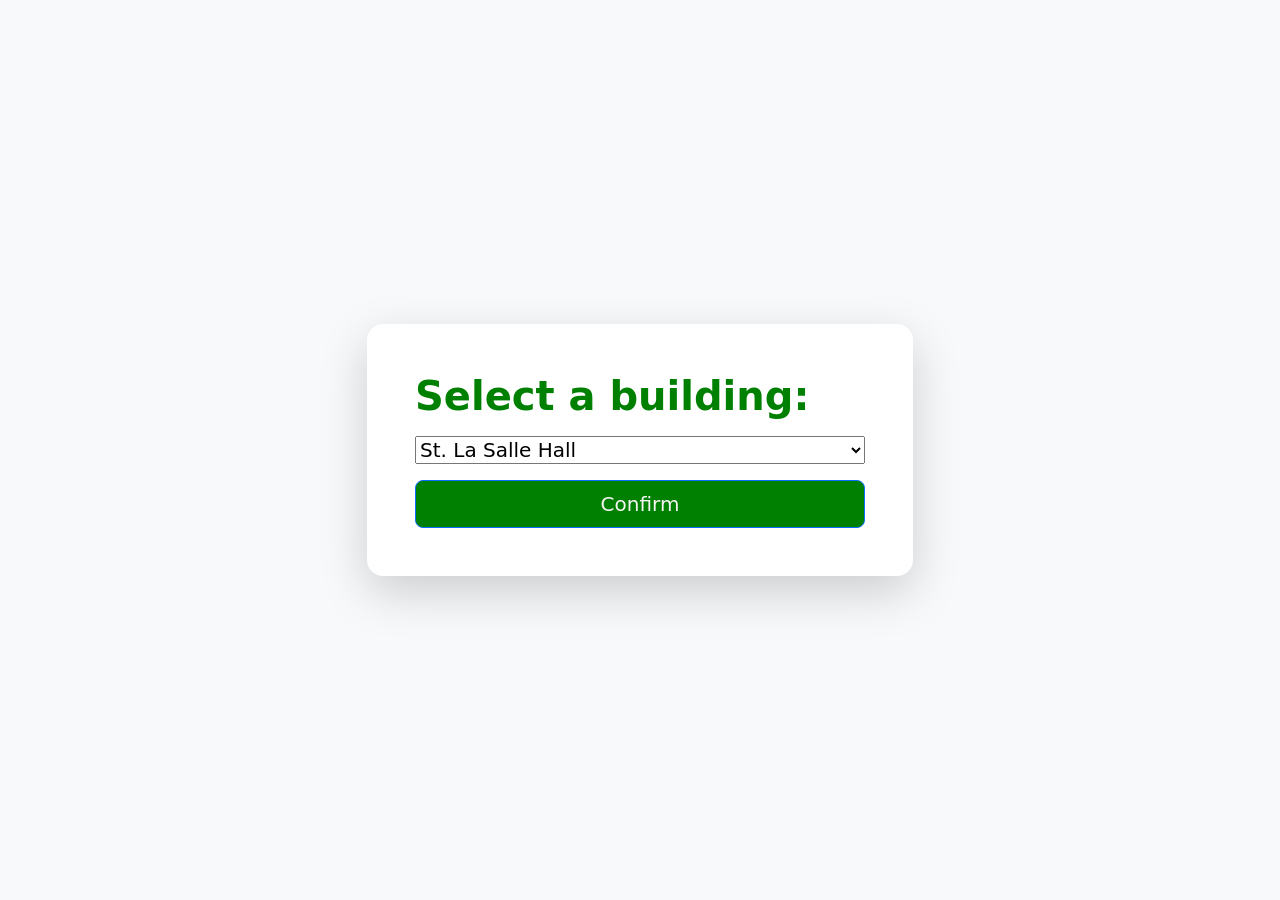
==== buildings-index.html @ 1acc261f "Add files via upload" ====
<!DOCTYPE html>

<html lang="en">

    <head>
        <link href="https://cdn.jsdelivr.net/npm/bootstrap@5.3.0/dist/css/bootstrap.min.css" rel="stylesheet">
        <link rel="stylesheet" type="text/css" media="all" href="buildings-style.css">
		<meta charset="UTF-8">
		<title>
			Building Page
		</title>
    </head>

    <body class="bg-light d-flex align-items-center min-vh-100">

        <div class="container">
            <div class="row justify-content-center">
                <div class="col-md-6">
                    <div class="card shadow-lg border-0 p-5 rounded-4">
                        <h1 class="text-primary fw-bold mb-3 notice">Select a building:</h1>
                         <select name="buildings" id="buildings">
                            <option value="LS">St. La Salle Hall</option>
                            <option value="G">John Gokongwei Sr. Hall</option>
                            <option value="HS">Henry Sy Sr. Hall</option>
                            <option value="Y">Don Enrique T. Yuchencho Hall</option>
                            <option value="M">St. Miguel Febres Cordero Hall</option>
                            <option value="V">Urbano J. Velasco Hall</option>
                            <option value="J">St. Joseph Hall</option>
                            <option value="A">Br. Andrew Gonzalez Building</option>
                            <option value="ER">Enrique M. Razon Sports Center</option>
                        </select>

                        <button class="btn btn-primary btn-lg mt-3" id="confi">Confirm</button>

                        <div class = "text-center mt-4" id="infodisp">
                            <img src="" 
                            class="img-fluid rounded border border-success p-1"
                            style="max-height: 350px; width: auto;"
                            alt=""
                            id="bPhoto">
                            <p class="text-secondary mt-2 text-center" id="text">Placeholder text for building info</p>
                            <button class="btn btn-primary btn-lg mt-3" id="clea">Clear</button>
                        </div>

                    </div>
                </div>
            </div>
        </div>

        <script src="buildings-script.js"></script>

    </body>

</html>
---- buildings-style.css ----
.notice {
    color: green !important;
}

#confi, #clea {
    background-color: green !important;
    color: whitesmoke;
}

#confi:hover, #clea:hover {
    background-color: darkgreen !important;
    color: whitesmoke;
}

#buildings, #confi, #clea {
	font-size: 20px;
	margin: 0;
}
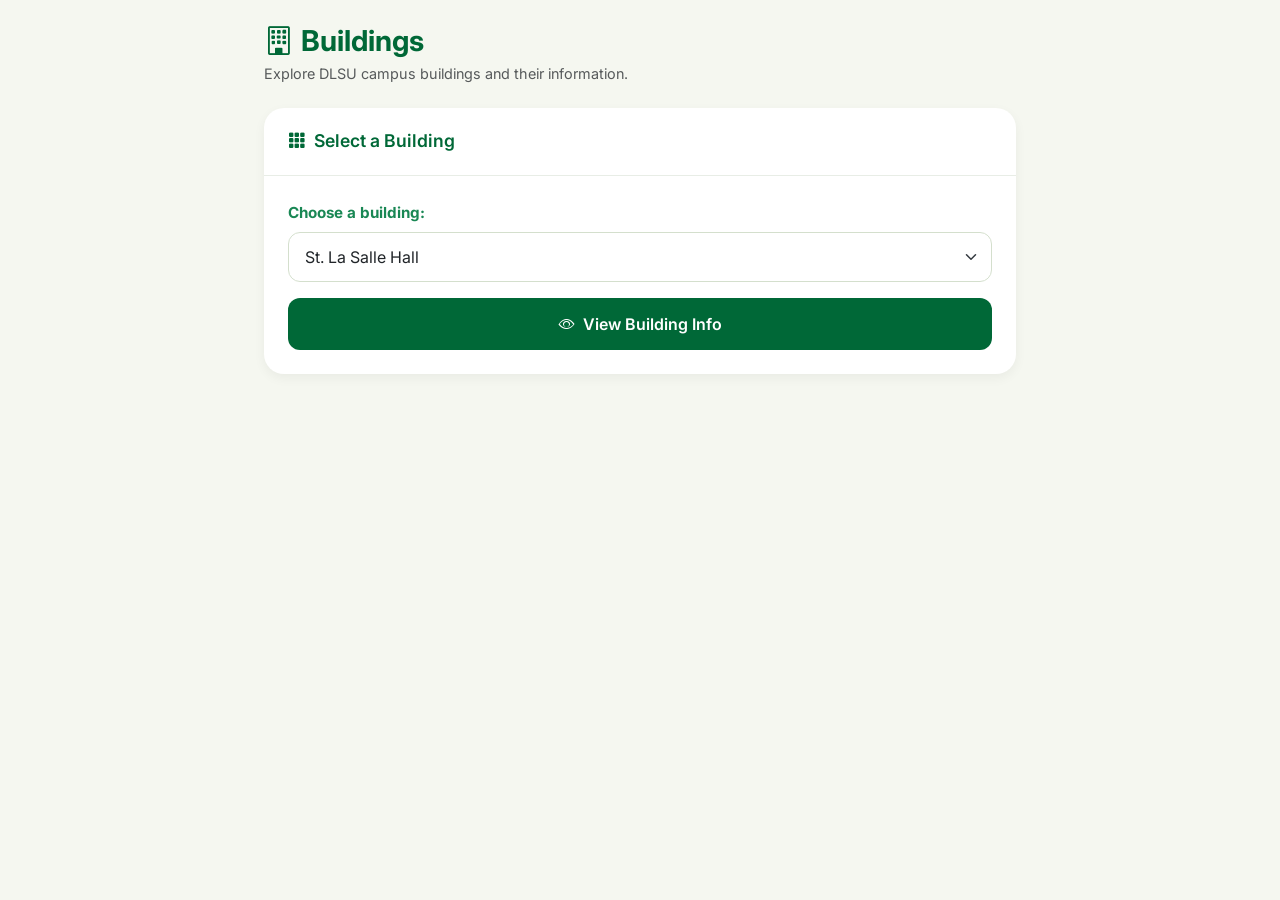
==== commit 845fdffd: "Add files via upload" ====
--- a/buildings-index.html
+++ b/buildings-index.html
@@ -1,24 +1,32 @@
 <!DOCTYPE html>
+<html lang="en">
+<head>
+    <link href="https://cdn.jsdelivr.net/npm/bootstrap@5.3.0/dist/css/bootstrap.min.css" rel="stylesheet">
+    <link href="https://fonts.googleapis.com/css2?family=Inter:opsz,wght@14..32,300;400;500;600;700&display=swap" rel="stylesheet">
+    <link rel="stylesheet" href="https://cdn.jsdelivr.net/npm/bootstrap-icons@1.11.3/font/bootstrap-icons.min.css">
+    <link rel="stylesheet" type="text/css" media="all" href="buildings-style.css">
+    <meta charset="UTF-8">
+    <title>AnimoFlow · Buildings</title>
+</head>
 
-<html lang="en">
+<body>
+    <div class="container py-4">
+        <!-- Page Header -->
+        <div class="page-header mb-4">
+            <h1><i class="bi bi-building me-2"></i>Buildings</h1>
+            <p class="text-muted">Explore DLSU campus buildings and their information.</p>
+        </div>
 
-    <head>
-        <link href="https://cdn.jsdelivr.net/npm/bootstrap@5.3.0/dist/css/bootstrap.min.css" rel="stylesheet">
-        <link rel="stylesheet" type="text/css" media="all" href="buildings-style.css">
-		<meta charset="UTF-8">
-		<title>
-			Building Page
-		</title>
-    </head>
-
-    <body class="bg-light d-flex align-items-center min-vh-100">
-
-        <div class="container">
-            <div class="row justify-content-center">
-                <div class="col-md-6">
-                    <div class="card shadow-lg border-0 p-5 rounded-4">
-                        <h1 class="text-primary fw-bold mb-3 notice">Select a building:</h1>
-                         <select name="buildings" id="buildings">
+        <!-- Building Selection Card -->
+        <div class="card-custom">
+            <div class="card-header-custom">
+                <i class="bi bi-grid-3x3-gap-fill me-2"></i>Select a Building
+            </div>
+            <div class="p-4">
+                <div class="row g-3">
+                    <div class="col-12">
+                        <label class="form-label fw-bold text-success">Choose a building:</label>
+                        <select name="buildings" id="buildings" class="form-select form-select-lg">
                             <option value="LS">St. La Salle Hall</option>
                             <option value="G">John Gokongwei Sr. Hall</option>
                             <option value="HS">Henry Sy Sr. Hall</option>
@@ -29,26 +37,36 @@
                             <option value="A">Br. Andrew Gonzalez Building</option>
                             <option value="ER">Enrique M. Razon Sports Center</option>
                         </select>
-
-                        <button class="btn btn-primary btn-lg mt-3" id="confi">Confirm</button>
-
-                        <div class = "text-center mt-4" id="infodisp">
-                            <img src="" 
-                            class="img-fluid rounded border border-success p-1"
-                            style="max-height: 350px; width: auto;"
-                            alt=""
-                            id="bPhoto">
-                            <p class="text-secondary mt-2 text-center" id="text">Placeholder text for building info</p>
-                            <button class="btn btn-primary btn-lg mt-3" id="clea">Clear</button>
-                        </div>
-
+                    </div>
+                    <div class="col-12">
+                        <button class="btn btn-primary btn-lg w-100" id="confi">
+                            <i class="bi bi-eye me-2"></i>View Building Info
+                        </button>
                     </div>
                 </div>
             </div>
         </div>
 
-        <script src="buildings-script.js"></script>
+        <!-- Building Info Card -->
+        <div class="card-custom mt-4" id="infodisp" style="display: none;">
+            <div class="card-header-custom">
+                <i class="bi bi-info-circle me-2"></i>Building Information
+            </div>
+            <div class="p-4 text-center">
+                <img src="" 
+                    class="img-fluid rounded border border-success p-1 mb-3"
+                    style="max-height: 350px; width: auto;"
+                    alt=""
+                    id="bPhoto">
+                <p class="text-secondary text-start" id="text">Placeholder text for building info</p>
+                <button class="btn btn-outline-secondary mt-2" id="clea">
+                    <i class="bi bi-arrow-counterclockwise me-2"></i>Clear
+                </button>
+            </div>
+        </div>
+    </div>
 
-    </body>
-
+    <script src="https://cdn.jsdelivr.net/npm/bootstrap@5.3.0/dist/js/bootstrap.bundle.min.js"></script>
+    <script src="buildings-script.js"></script>
+</body>
 </html>
--- a/buildings-style.css
+++ b/buildings-style.css
@@ -1,18 +1,185 @@
-.notice {
-    color: green !important;
+* {
+    margin: 0;
+    padding: 0;
+    box-sizing: border-box;
 }
 
-#confi, #clea {
-    background-color: green !important;
-    color: whitesmoke;
+body {
+    font-family: 'Inter', sans-serif;
+    background: #f5f7f0;
+    color: #1a2b1a;
+    min-height: 100vh;
 }
 
-#confi:hover, #clea:hover {
-    background-color: darkgreen !important;
-    color: whitesmoke;
+.container {
+    max-width: 800px;
+    margin: 0 auto;
+    padding: 1.5rem;
 }
 
-#buildings, #confi, #clea {
-	font-size: 20px;
-	margin: 0;
+/* ===== PAGE HEADER ===== */
+.page-header h1 {
+    font-size: 1.8rem;
+    font-weight: 700;
+    color: #006837;
+    margin-bottom: 0.25rem;
+}
+
+.page-header p {
+    color: #6c7a6c;
+    font-size: 0.9rem;
+}
+
+/* ===== CARDS ===== */
+.card-custom {
+    background: white;
+    border-radius: 20px;
+    border: none;
+    box-shadow: 0 4px 12px rgba(0, 0, 0, 0.05);
+    overflow: hidden;
+    margin-bottom: 1.5rem;
+}
+
+.card-header-custom {
+    background: transparent;
+    border-bottom: 1px solid #e8ede6;
+    padding: 1.25rem 1.5rem;
+    font-weight: 600;
+    font-size: 1.1rem;
+    color: #006837;
+}
+
+/* ===== FORM ===== */
+.form-label {
+    font-weight: 600;
+    color: #006837;
+    font-size: 0.95rem;
+}
+
+.form-select {
+    border: 1.5px solid #d4dfcd;
+    border-radius: 12px;
+    padding: 0.75rem 1rem;
+    font-size: 1rem;
+    transition: all 0.2s;
+}
+
+.form-select:focus {
+    border-color: #006837;
+    box-shadow: 0 0 0 3px rgba(0, 104, 55, 0.15);
+    outline: none;
+}
+
+.btn-primary {
+    background: #006837;
+    border: none;
+    border-radius: 12px;
+    padding: 0.85rem;
+    font-weight: 600;
+    font-size: 1rem;
+    transition: all 0.25s ease;
+}
+
+.btn-primary:hover {
+    background: #008a47;
+    transform: translateY(-1px);
+    box-shadow: 0 6px 14px rgba(0, 104, 55, 0.3);
+}
+
+.btn-outline-secondary {
+    border-radius: 12px;
+    padding: 0.6rem 1.5rem;
+    border-color: #d4dfcd;
+    color: #4a5b4a;
+}
+
+.btn-outline-secondary:hover {
+    background: #e8f3ef;
+    border-color: #006837;
+    color: #006837;
+}
+
+/* ===== BUILDING IMAGE ===== */
+#bPhoto {
+    border-radius: 12px;
+    border: 2px solid #006837 !important;
+}
+
+#text {
+    font-size: 0.95rem;
+    line-height: 1.6;
+    color: #4a5b4a;
+}
+
+/* ===== DARK MODE ===== */
+body.dark-mode {
+    background: #1a1a2e;
+    color: #e8e8e8;
+}
+
+body.dark-mode .page-header h1 {
+    color: #64b5f6;
+}
+
+body.dark-mode .page-header p {
+    color: #a8b8c8;
+}
+
+body.dark-mode .card-custom {
+    background: #1e2a4a;
+}
+
+body.dark-mode .card-header-custom {
+    color: #64b5f6;
+    border-bottom-color: #2a3a5a;
+}
+
+body.dark-mode .form-label {
+    color: #64b5f6;
+}
+
+body.dark-mode .form-select {
+    background: #1a2a4a;
+    border-color: #2a4a6a;
+    color: #e8e8e8;
+}
+
+body.dark-mode .form-select option {
+    background: #1a2a4a;
+    color: #e8e8e8;
+}
+
+body.dark-mode .btn-primary {
+    background: #1a4a7a;
+}
+
+body.dark-mode .btn-primary:hover {
+    background: #2a5a8a;
+}
+
+body.dark-mode .btn-outline-secondary {
+    color: #a8b8c8;
+    border-color: #2a4a6a;
+}
+
+body.dark-mode .btn-outline-secondary:hover {
+    background: #1a3a5a;
+    border-color: #4a7a9a;
+    color: #64b5f6;
+}
+
+body.dark-mode #text {
+    color: #a8b8c8;
+}
+
+body.dark-mode .text-secondary {
+    color: #a8b8c8 !important;
+}
+
+body.dark-mode .text-muted {
+    color: #a8b8c8 !important;
+}
+
+body.dark-mode .border-success {
+    border-color: #1a6a3a !important;
 }
